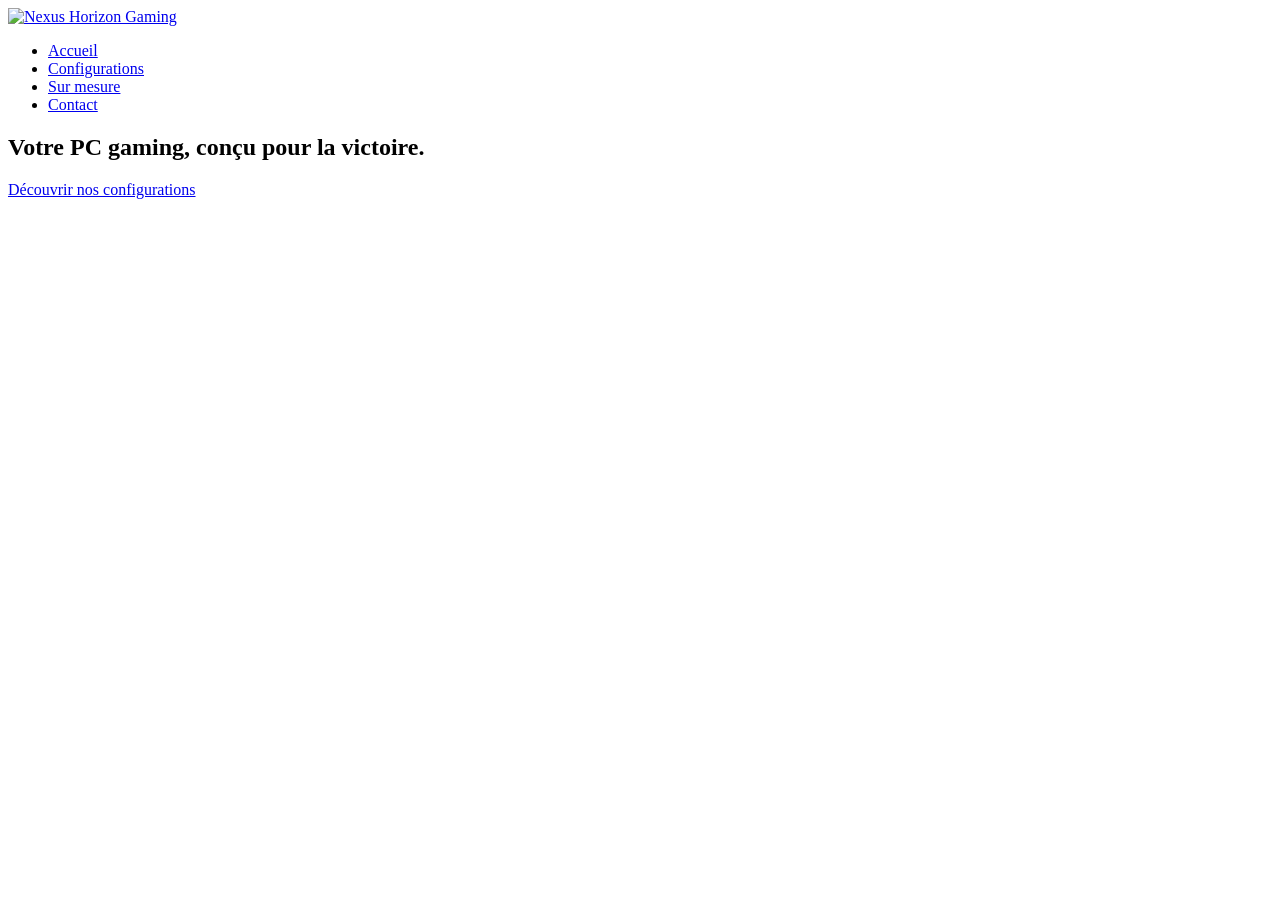
==== index.html @ 83059aba "Create index.html for Nexus Horizon Gaming Initial HTML structure for Nexus Horizon Gaming website." ====
<!DOCTYPE html>
<html lang="fr">
<head>
    <meta charset="UTF-8">
    <meta name="viewport" content="width=device-width, initial-scale=1.0">
    <title>Nexus Horizon Gaming</title>
    <link href="https://fonts.googleapis.com/css2?family=Rajdhani:wght@500;700&display=swap" rel="stylesheet">
    <link rel="stylesheet" href="styles/main.css">
</head>
<body>
    <!-- Header -->
    <header class="header">
        <div class="container">
            <a href="#" class="logo">
                <img src="assets/logo.svg" alt="Nexus Horizon Gaming">
            </a>
            <nav class="nav">
                <ul>
                    <li><a href="#">Accueil</a></li>
                    <li><a href="#">Configurations</a></li>
                    <li><a href="#">Sur mesure</a></li>
                    <li><a href="#">Contact</a></li>
                </ul>
            </nav>
        </div>
    </header>

    <!-- Hero Section -->
    <section class="hero">
        <div class="container">
            <h1>Votre PC gaming, conçu pour la victoire.</h1>
            <a href="#" class="btn">Découvrir nos configurations</a>
        </div>
    </section>
</body>
</html>
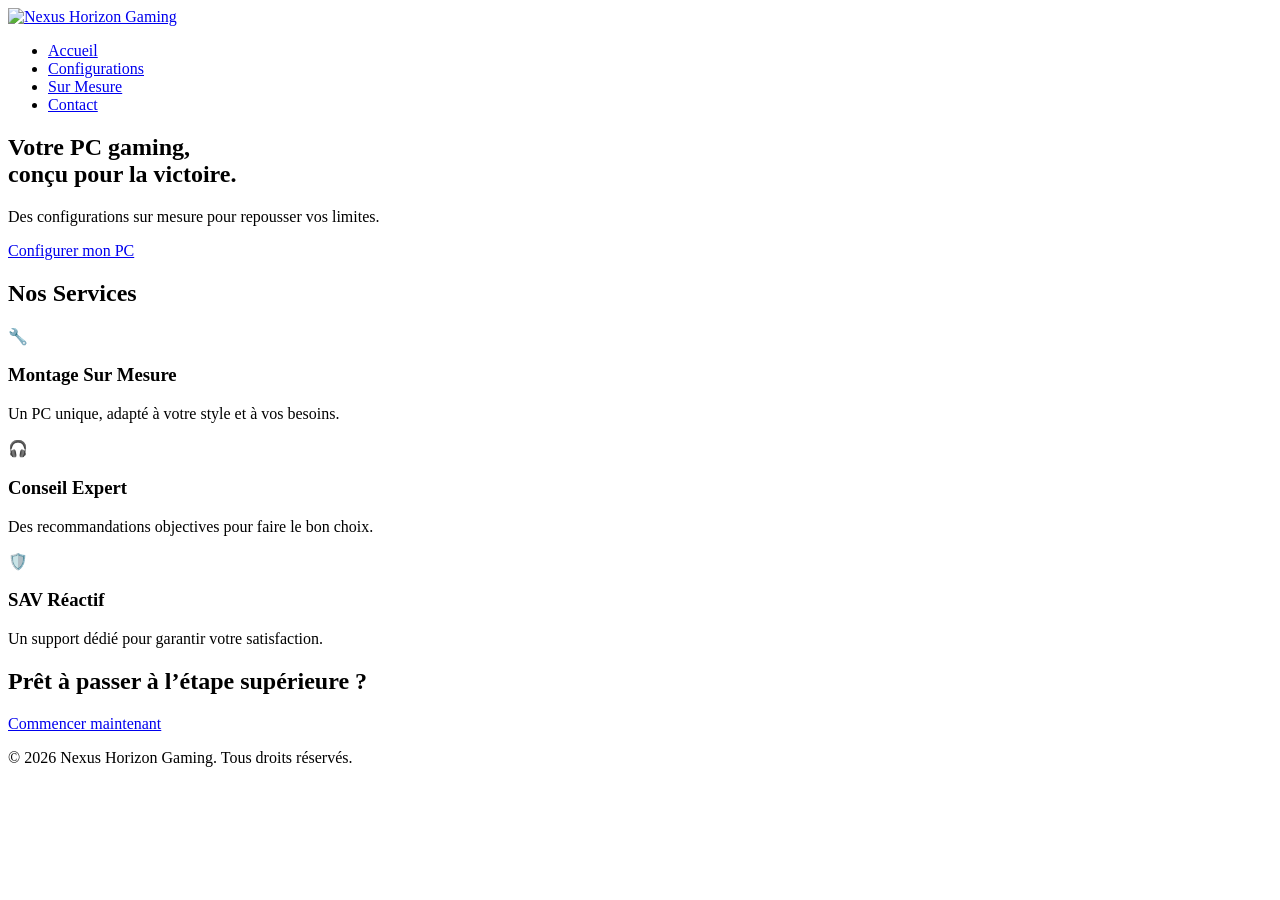
==== commit 96228007: "Update index.html with new content and links" ====
--- a/index.html
+++ b/index.html
@@ -1,26 +1,25 @@
-
 <!DOCTYPE html>
 <html lang="fr">
 <head>
     <meta charset="UTF-8">
     <meta name="viewport" content="width=device-width, initial-scale=1.0">
-    <title>Nexus Horizon Gaming</title>
-    <link href="https://fonts.googleapis.com/css2?family=Rajdhani:wght@500;700&display=swap" rel="stylesheet">
-    <link rel="stylesheet" href="styles/main.css">
+    <title>Nexus Horizon Gaming | Accueil</title>
+    <link href="https://fonts.googleapis.com/css2?family=Rajdhani:wght@500;700&family=Open+Sans:wght@400;600&display=swap" rel="stylesheet">
+    <link rel="stylesheet" href="assets/css/main.css">
 </head>
 <body>
     <!-- Header -->
     <header class="header">
         <div class="container">
-            <a href="#" class="logo">
-                <img src="assets/logo.svg" alt="Nexus Horizon Gaming">
+            <a href="index.html" class="logo">
+                <img src="assets/images/logo.png" alt="Nexus Horizon Gaming" width="150">
             </a>
             <nav class="nav">
                 <ul>
-                    <li><a href="#">Accueil</a></li>
-                    <li><a href="#">Configurations</a></li>
-                    <li><a href="#">Sur mesure</a></li>
-                    <li><a href="#">Contact</a></li>
+                    <li><a href="index.html" class="active">Accueil</a></li>
+                    <li><a href="configurations.html">Configurations</a></li>
+                    <li><a href="sur-mesure.html">Sur Mesure</a></li>
+                    <li><a href="contact.html">Contact</a></li>
                 </ul>
             </nav>
         </div>
@@ -29,9 +28,51 @@
     <!-- Hero Section -->
     <section class="hero">
         <div class="container">
-            <h1>Votre PC gaming, conçu pour la victoire.</h1>
-            <a href="#" class="btn">Découvrir nos configurations</a>
+            <h1>Votre PC gaming,<br>conçu pour la victoire.</h1>
+            <p class="subtitle">Des configurations sur mesure pour repousser vos limites.</p>
+            <a href="sur-mesure.html" class="btn">Configurer mon PC</a>
         </div>
     </section>
+
+    <!-- Services Section -->
+    <section class="services">
+        <div class="container">
+            <h2>Nos Services</h2>
+            <div class="services-grid">
+                <div class="service-card">
+                    <div class="icon">🔧</div>
+                    <h3>Montage Sur Mesure</h3>
+                    <p>Un PC unique, adapté à votre style et à vos besoins.</p>
+                </div>
+                <div class="service-card">
+                    <div class="icon">🎧</div>
+                    <h3>Conseil Expert</h3>
+                    <p>Des recommandations objectives pour faire le bon choix.</p>
+                </div>
+                <div class="service-card">
+                    <div class="icon">🛡️</div>
+                    <h3>SAV Réactif</h3>
+                    <p>Un support dédié pour garantir votre satisfaction.</p>
+                </div>
+            </div>
+        </div>
+    </section>
+
+    <!-- CTA Section -->
+    <section class="cta">
+        <div class="container">
+            <h2>Prêt à passer à l’étape supérieure ?</h2>
+            <a href="sur-mesure.html" class="btn">Commencer maintenant</a>
+        </div>
+    </section>
+
+    <!-- Footer -->
+    <footer class="footer">
+        <div class="container">
+            <p>&copy; 2026 Nexus Horizon Gaming. Tous droits réservés.</p>
+        </div>
+    </footer>
+
+    <script src="assets/js/main.js"></script>
 </body>
 </html>
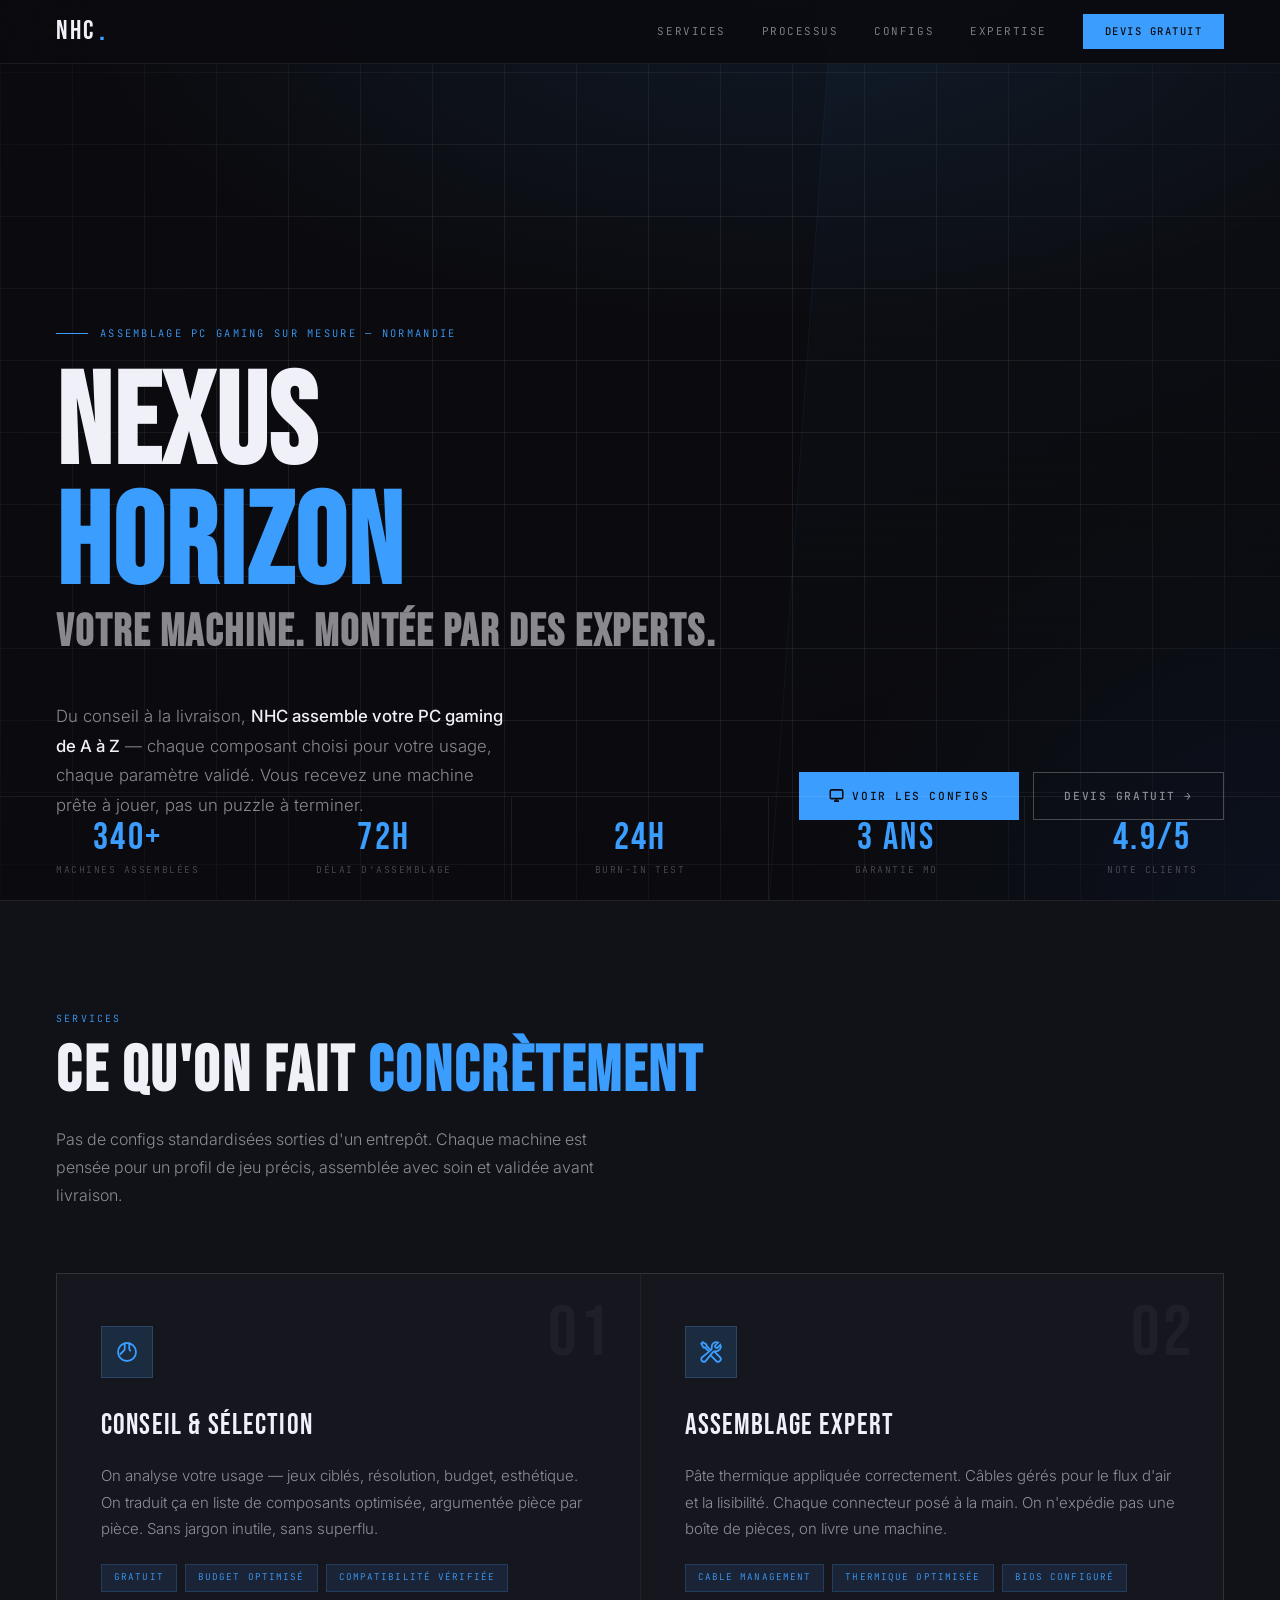
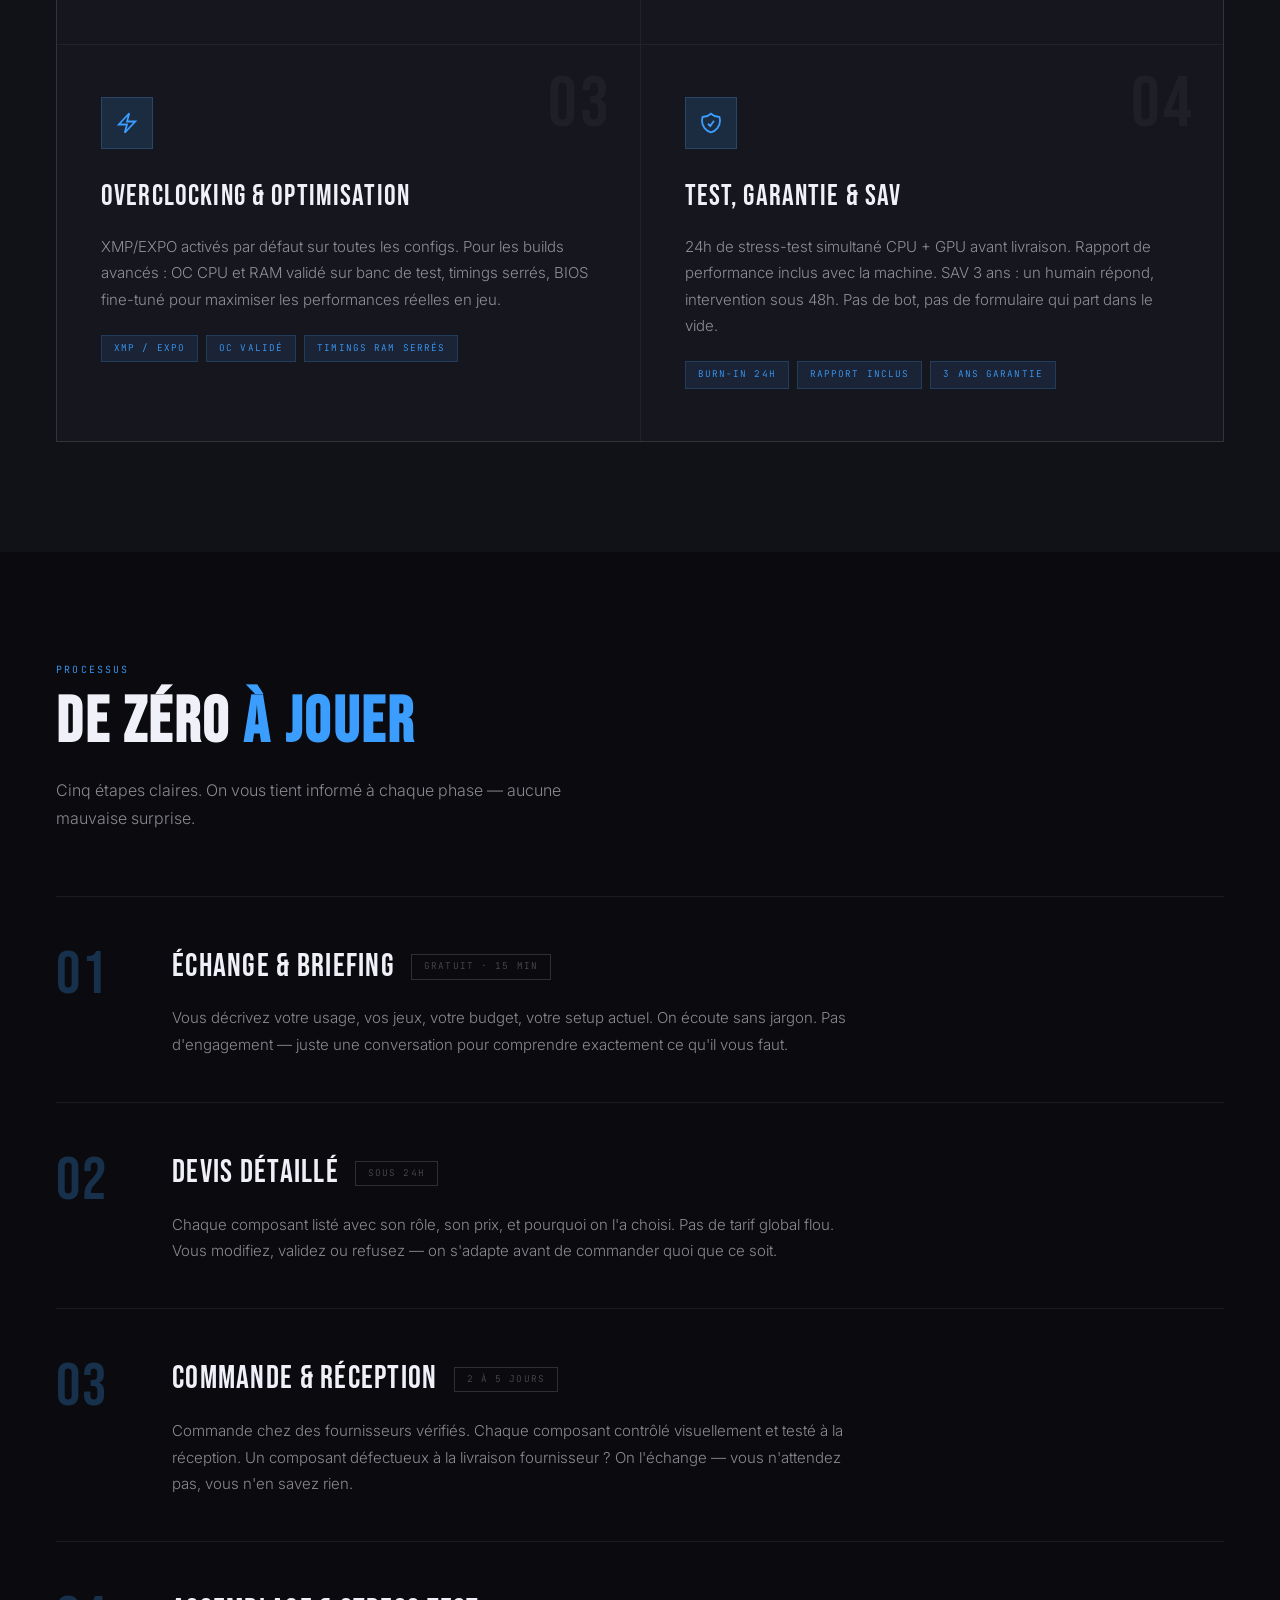
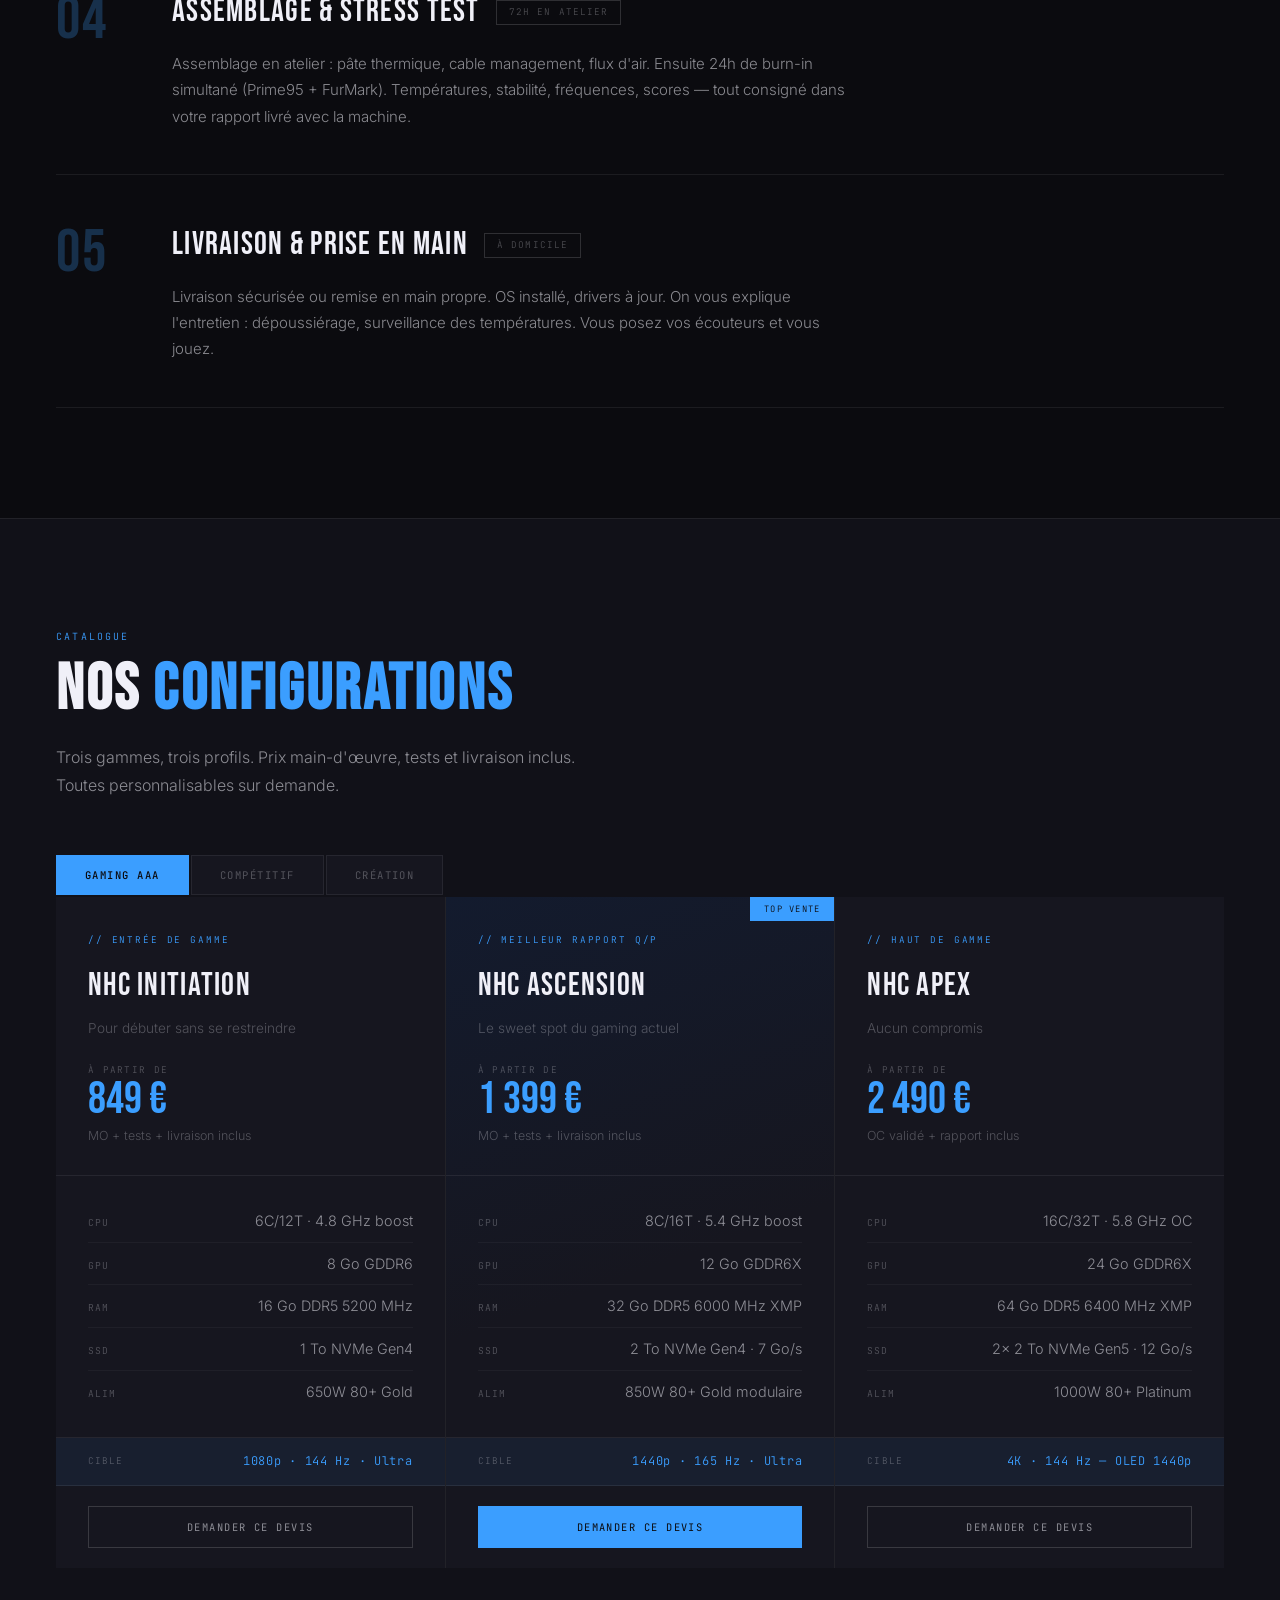
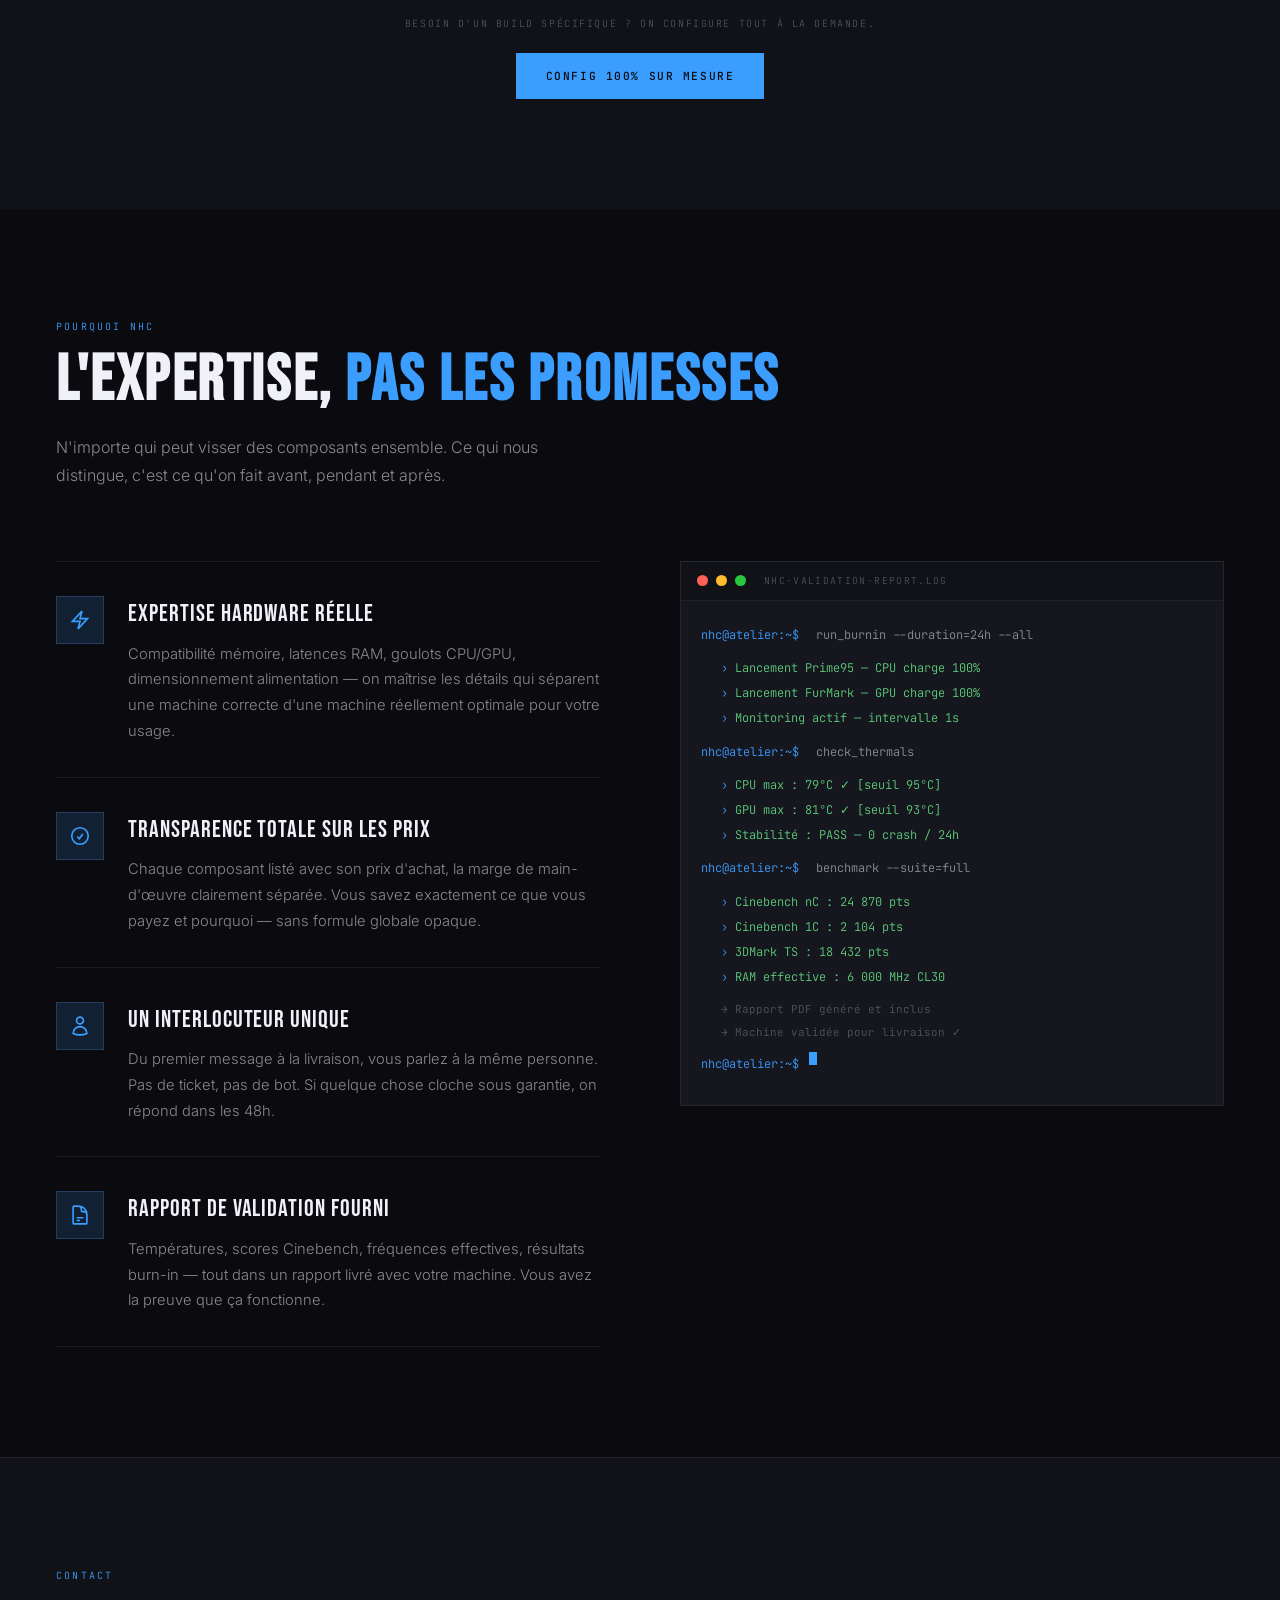
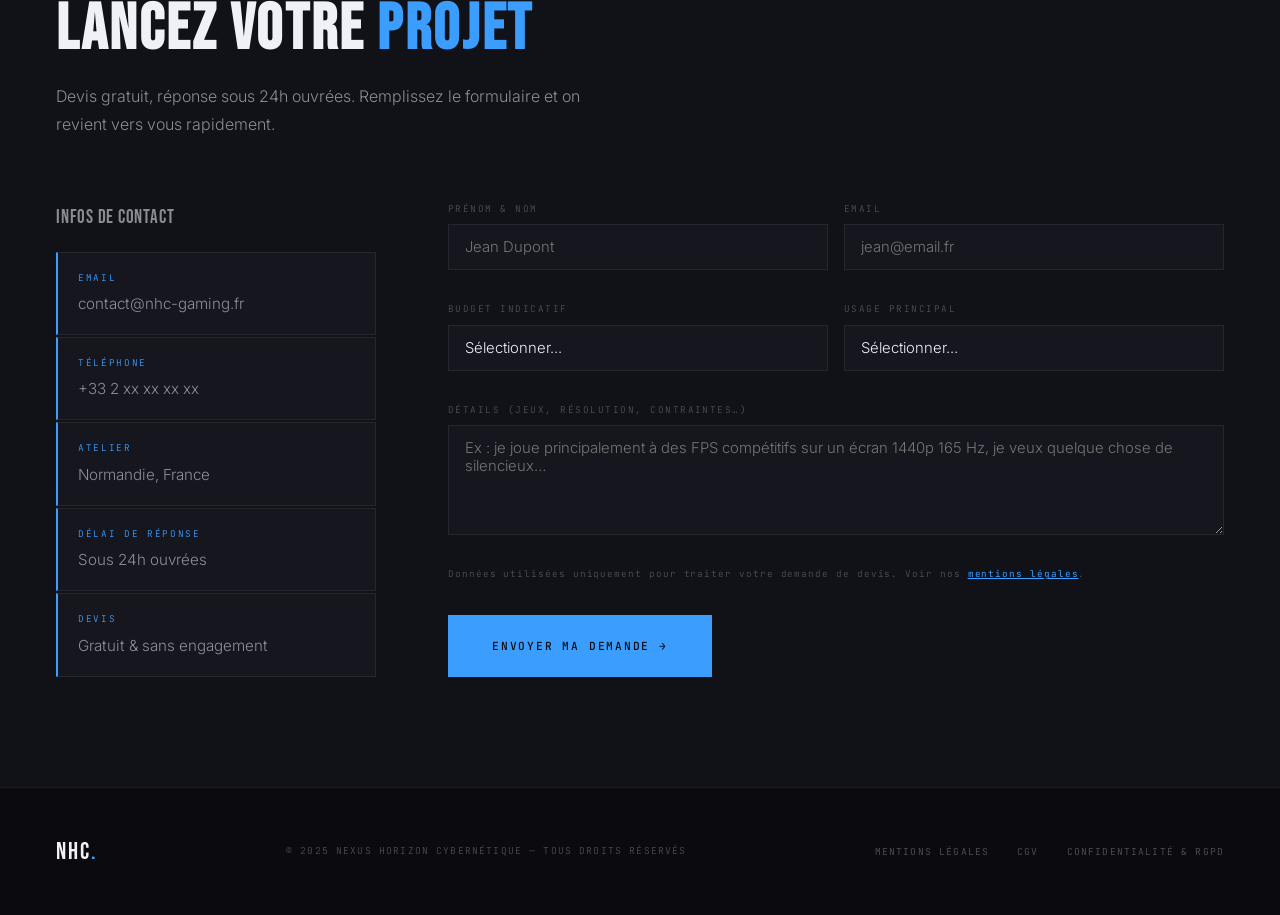
==== commit 3308bbad: "Update print statement from 'Hello' to 'Goodbye'" ====
--- a/index.html
+++ b/index.html
@@ -1,78 +1,603 @@
 <!DOCTYPE html>
 <html lang="fr">
 <head>
-    <meta charset="UTF-8">
-    <meta name="viewport" content="width=device-width, initial-scale=1.0">
-    <title>Nexus Horizon Gaming | Accueil</title>
-    <link href="https://fonts.googleapis.com/css2?family=Rajdhani:wght@500;700&family=Open+Sans:wght@400;600&display=swap" rel="stylesheet">
-    <link rel="stylesheet" href="assets/css/main.css">
+<meta charset="UTF-8">
+<meta name="viewport" content="width=device-width, initial-scale=1.0">
+<title>NHC — Nexus Horizon Cybernétique | PC Gaming Sur Mesure</title>
+<link rel="preconnect" href="https://fonts.googleapis.com">
+<link href="https://fonts.googleapis.com/css2?family=Bebas+Neue&family=Inter:ital,wght@0,300;0,400;0,500;0,600;1,300&family=JetBrains+Mono:wght@400;500&display=swap" rel="stylesheet">
+<style>
+:root {
+  --bg:       #0b0b0f;
+  --surface:  #111118;
+  --card:     #16161f;
+  --line:     rgba(255,255,255,0.07);
+  --line-b:   rgba(99,179,255,0.2);
+  --blue:     #3b9eff;
+  --blue-2:   #1a6fff;
+  --glow:     rgba(59,158,255,0.15);
+  --red:      #ff3c3c;
+  --white:    #f0f0f8;
+  --mid:      rgba(240,240,248,0.55);
+  --dim:      rgba(240,240,248,0.28);
+  --mono:     'JetBrains Mono', monospace;
+  --display:  'Bebas Neue', sans-serif;
+  --body:     'Inter', sans-serif;
+  --nav-h:    64px;
+}
+*,*::before,*::after{box-sizing:border-box;margin:0;padding:0}
+html{scroll-behavior:smooth}
+body{background:var(--bg);color:var(--white);font-family:var(--body);font-weight:300;line-height:1.65;overflow-x:hidden}
+img{display:block;max-width:100%}
+a{color:inherit;text-decoration:none}
+ul{list-style:none}
+
+.rv{opacity:0;transform:translateY(22px);transition:opacity .75s cubic-bezier(.16,1,.3,1),transform .75s cubic-bezier(.16,1,.3,1)}
+.rv.in{opacity:1;transform:none}
+.d1{transition-delay:.1s}.d2{transition-delay:.2s}.d3{transition-delay:.3s}.d4{transition-delay:.45s}
+
+/* NAV */
+#nav{position:fixed;top:0;left:0;right:0;z-index:500;height:var(--nav-h);display:flex;align-items:center;justify-content:space-between;padding:0 56px;background:rgba(11,11,15,.88);backdrop-filter:blur(24px) saturate(1.4);border-bottom:1px solid var(--line);transition:background .3s}
+.nav-logo{font-family:var(--display);font-size:1.7rem;letter-spacing:.08em;display:flex;align-items:center;gap:3px}
+.nav-logo .dot{color:var(--blue);font-size:2rem;line-height:.7}
+.nav-menu{display:flex;align-items:center;gap:36px}
+.nav-menu a{font-family:var(--mono);font-size:.68rem;letter-spacing:.14em;text-transform:uppercase;color:var(--mid);transition:color .2s}
+.nav-menu a:hover{color:var(--white)}
+.nav-cta{font-family:var(--mono)!important;font-size:.66rem!important;letter-spacing:.14em!important;text-transform:uppercase;padding:9px 22px;background:var(--blue);color:var(--bg)!important;font-weight:500;transition:background .2s,transform .2s!important}
+.nav-cta:hover{background:#5fafff!important;transform:translateY(-1px)}
+
+/* HERO */
+#hero{min-height:100vh;display:flex;flex-direction:column;justify-content:flex-end;padding:calc(var(--nav-h) + 60px) 56px 80px;position:relative;overflow:hidden}
+.hero-canvas{position:absolute;inset:0;z-index:0;background:radial-gradient(ellipse 90% 60% at 60% 0%,rgba(59,158,255,.09) 0%,transparent 60%),radial-gradient(ellipse 60% 80% at 100% 100%,rgba(26,111,255,.06) 0%,transparent 60%),var(--bg)}
+.hero-canvas::before{content:'';position:absolute;inset:0;background-image:linear-gradient(var(--line) 1px,transparent 1px),linear-gradient(90deg,var(--line) 1px,transparent 1px);background-size:72px 72px;mask-image:radial-gradient(ellipse 100% 100% at 50% 50%,black 30%,transparent 80%)}
+.hero-canvas::after{content:'';position:absolute;top:-20%;right:0;width:38%;height:160%;background:linear-gradient(160deg,rgba(59,158,255,.04) 0%,transparent 60%);border-left:1px solid rgba(59,158,255,.08);transform:skewX(-4deg)}
+.hero-kicker{font-family:var(--mono);font-size:.65rem;letter-spacing:.22em;text-transform:uppercase;color:var(--blue);display:flex;align-items:center;gap:12px;margin-bottom:24px;position:relative;z-index:1;opacity:0;animation:up .7s cubic-bezier(.16,1,.3,1) .05s forwards}
+.hero-kicker::before{content:'';width:32px;height:1px;background:var(--blue)}
+.hero-h1{font-family:var(--display);font-size:clamp(4rem,10vw,10rem);line-height:.94;letter-spacing:.015em;text-transform:uppercase;position:relative;z-index:1;opacity:0;animation:up .85s cubic-bezier(.16,1,.3,1) .18s forwards}
+.hero-h1 .accent{color:var(--blue);display:block}
+.hero-h1 .sub{display:block;font-size:clamp(1.6rem,3.5vw,3.8rem);color:var(--mid);margin-top:6px}
+.hero-bottom{position:relative;z-index:1;display:flex;align-items:flex-end;justify-content:space-between;margin-top:48px;flex-wrap:wrap;gap:32px;opacity:0;animation:up .75s cubic-bezier(.16,1,.3,1) .5s forwards}
+.hero-desc{max-width:460px;font-size:1.05rem;font-weight:300;color:var(--mid);line-height:1.75}
+.hero-desc strong{color:var(--white);font-weight:500}
+.hero-btns{display:flex;gap:14px;flex-wrap:wrap}
+.hero-stats{position:absolute;bottom:0;left:0;right:0;z-index:1;display:flex;border-top:1px solid var(--line);opacity:0;animation:up .7s cubic-bezier(.16,1,.3,1) .75s forwards}
+.stat{flex:1;padding:22px 0;text-align:center;border-right:1px solid var(--line)}
+.stat:last-child{border-right:none}
+.stat-n{font-family:var(--display);font-size:2.4rem;letter-spacing:.06em;color:var(--blue);line-height:1}
+.stat-l{font-family:var(--mono);font-size:.6rem;letter-spacing:.16em;text-transform:uppercase;color:var(--dim);margin-top:5px}
+@keyframes up{from{opacity:0;transform:translateY(18px)}to{opacity:1;transform:none}}
+
+/* BUTTONS */
+.btn{display:inline-flex;align-items:center;gap:8px;font-family:var(--mono);font-size:.7rem;letter-spacing:.14em;text-transform:uppercase;padding:14px 30px;font-weight:500;transition:transform .2s,filter .2s,background .2s,color .2s;white-space:nowrap}
+.btn:hover{transform:translateY(-2px)}
+.btn-solid{background:var(--blue);color:var(--bg)}
+.btn-solid:hover{filter:brightness(1.18)}
+.btn-outline{border:1px solid rgba(255,255,255,.25);color:var(--mid)}
+.btn-outline:hover{border-color:var(--white);color:var(--white)}
+
+/* SECTIONS */
+.section{padding:110px 56px}
+.s-inner{max-width:1200px;margin:0 auto}
+.s-tag{font-family:var(--mono);font-size:.62rem;letter-spacing:.22em;text-transform:uppercase;color:var(--blue);margin-bottom:14px}
+.s-title{font-family:var(--display);font-size:clamp(2.6rem,5vw,5rem);text-transform:uppercase;letter-spacing:.04em;line-height:.96;margin-bottom:22px}
+.s-title .hl{color:var(--blue)}
+.s-sub{font-size:1rem;color:var(--mid);max-width:540px;line-height:1.75}
+
+/* SERVICES */
+#services{background:var(--surface);border-top:1px solid var(--line)}
+.srv-grid{display:grid;grid-template-columns:repeat(2,1fr);gap:1px;margin-top:64px;background:var(--line);border:1px solid var(--line)}
+.srv-card{background:var(--card);padding:52px 44px;position:relative;overflow:hidden;transition:background .3s}
+.srv-card:hover{background:#1c1c28}
+.srv-card::before{content:'';position:absolute;top:0;left:0;right:0;height:2px;background:linear-gradient(90deg,var(--blue),var(--blue-2));transform:scaleX(0);transform-origin:left;transition:transform .4s cubic-bezier(.16,1,.3,1)}
+.srv-card:hover::before{transform:scaleX(1)}
+.srv-num{font-family:var(--display);font-size:4.5rem;line-height:1;color:rgba(255,255,255,.04);position:absolute;top:24px;right:28px;letter-spacing:.04em;user-select:none}
+.srv-icon-wrap{width:52px;height:52px;background:var(--glow);border:1px solid var(--line-b);display:flex;align-items:center;justify-content:center;margin-bottom:24px}
+.srv-icon-wrap svg{width:24px;height:24px;color:var(--blue)}
+.srv-title{font-family:var(--display);font-size:1.8rem;letter-spacing:.04em;text-transform:uppercase;margin-bottom:14px}
+.srv-body{font-size:.94rem;color:var(--mid);line-height:1.75}
+.srv-chips{display:flex;flex-wrap:wrap;gap:8px;margin-top:22px}
+.chip{font-family:var(--mono);font-size:.58rem;letter-spacing:.12em;text-transform:uppercase;padding:5px 12px;background:rgba(59,158,255,.1);border:1px solid rgba(59,158,255,.2);color:var(--blue)}
+
+/* PROCESS */
+#process{background:var(--bg)}
+.proc-step{display:grid;grid-template-columns:80px 1fr;gap:36px;padding:44px 0;border-bottom:1px solid var(--line);align-items:start}
+.proc-step:first-child{border-top:1px solid var(--line)}
+.proc-n{font-family:var(--display);font-size:3.8rem;letter-spacing:.04em;color:rgba(59,158,255,.25);line-height:1;padding-top:4px}
+.proc-row{display:flex;align-items:center;gap:16px;margin-bottom:12px;flex-wrap:wrap}
+.proc-title{font-family:var(--display);font-size:2rem;text-transform:uppercase;letter-spacing:.04em}
+.proc-badge{font-family:var(--mono);font-size:.58rem;letter-spacing:.12em;text-transform:uppercase;padding:4px 12px;border:1px solid rgba(255,255,255,.15);color:var(--dim)}
+.proc-desc{font-size:.94rem;color:var(--mid);max-width:680px;line-height:1.75}
+
+/* CATALOGUE */
+#catalogue{background:var(--surface);border-top:1px solid var(--line)}
+.tab-row{display:flex;gap:2px;margin-top:56px;margin-bottom:2px}
+.tab{font-family:var(--mono);font-size:.66rem;letter-spacing:.14em;text-transform:uppercase;padding:12px 28px;background:var(--card);border:1px solid var(--line);color:var(--dim);cursor:pointer;transition:all .2s}
+.tab:hover{color:var(--mid);border-color:rgba(255,255,255,.15)}
+.tab.on{background:var(--blue);color:var(--bg);border-color:var(--blue);font-weight:500}
+.cfg-grid{display:grid;grid-template-columns:repeat(3,1fr);gap:1px;background:var(--line)}
+.cfg-card{background:var(--card);display:flex;flex-direction:column;transition:background .3s;position:relative;overflow:hidden}
+.cfg-card:hover{background:#1c1c28}
+.cfg-card.featured{background:linear-gradient(160deg,#131b2e 0%,var(--card) 55%)}
+.cfg-card.featured::after{content:'TOP VENTE';position:absolute;top:0;right:0;font-family:var(--mono);font-size:.55rem;letter-spacing:.14em;background:var(--blue);color:var(--bg);padding:5px 14px}
+.cfg-top{padding:36px 32px 28px;border-bottom:1px solid var(--line);flex:1}
+.cfg-tier{font-family:var(--mono);font-size:.58rem;letter-spacing:.2em;text-transform:uppercase;color:var(--blue);margin-bottom:12px}
+.cfg-name{font-family:var(--display);font-size:2rem;letter-spacing:.04em;text-transform:uppercase;margin-bottom:4px}
+.cfg-slug{font-size:.85rem;color:var(--dim);margin-bottom:24px}
+.cfg-price-lbl{font-family:var(--mono);font-size:.58rem;letter-spacing:.14em;text-transform:uppercase;color:var(--dim)}
+.cfg-price{font-family:var(--display);font-size:2.8rem;color:var(--blue);line-height:1}
+.cfg-price-note{font-size:.78rem;color:var(--dim);margin-top:3px}
+.cfg-specs{padding:24px 32px;border-bottom:1px solid var(--line)}
+.spec{display:flex;justify-content:space-between;align-items:baseline;padding:9px 0;border-bottom:1px solid rgba(255,255,255,.04);gap:16px}
+.spec:last-child{border-bottom:none}
+.sk{font-family:var(--mono);font-size:.6rem;letter-spacing:.1em;text-transform:uppercase;color:var(--dim);flex-shrink:0}
+.sv{font-size:.9rem;color:var(--mid);text-align:right}
+.cfg-target{padding:14px 32px;background:rgba(59,158,255,.07);border-bottom:1px solid var(--line);display:flex;align-items:center;justify-content:space-between}
+.cfg-target-lbl{font-family:var(--mono);font-size:.58rem;letter-spacing:.12em;text-transform:uppercase;color:var(--dim)}
+.cfg-target-val{font-family:var(--mono);font-size:.75rem;color:var(--blue);letter-spacing:.06em}
+.cfg-foot{padding:20px 32px}
+.btn-cfg{width:100%;font-family:var(--mono);font-size:.65rem;letter-spacing:.14em;text-transform:uppercase;padding:13px;background:transparent;border:1px solid rgba(255,255,255,.15);color:var(--mid);cursor:pointer;transition:border-color .2s,color .2s,background .2s}
+.btn-cfg:hover{border-color:var(--blue);color:var(--blue);background:var(--glow)}
+.cfg-card.featured .btn-cfg{background:var(--blue);border-color:var(--blue);color:var(--bg)}
+.cfg-card.featured .btn-cfg:hover{filter:brightness(1.12)}
+
+/* WHY */
+#why{background:var(--bg)}
+.why-layout{display:grid;grid-template-columns:1fr 1fr;gap:80px;align-items:start;margin-top:72px}
+.why-pt{display:flex;gap:24px;padding:32px 0;border-bottom:1px solid var(--line)}
+.why-pt:first-child{border-top:1px solid var(--line)}
+.why-ico{width:48px;height:48px;flex-shrink:0;background:var(--glow);border:1px solid var(--line-b);display:flex;align-items:center;justify-content:center;margin-top:2px}
+.why-ico svg{width:22px;height:22px;color:var(--blue)}
+.why-pt-title{font-family:var(--display);font-size:1.5rem;letter-spacing:.04em;text-transform:uppercase;margin-bottom:8px}
+.why-pt-desc{font-size:.92rem;color:var(--mid);line-height:1.75}
+.terminal{background:var(--card);border:1px solid var(--line);overflow:hidden;position:sticky;top:calc(var(--nav-h) + 24px)}
+.t-bar{background:var(--surface);border-bottom:1px solid var(--line);padding:11px 16px;display:flex;align-items:center;gap:8px}
+.t-dot{width:11px;height:11px;border-radius:50%}
+.td-r{background:#ff5f57}.td-y{background:#febc2e}.td-g{background:#28c840}
+.t-title{font-family:var(--mono);font-size:.6rem;letter-spacing:.14em;color:var(--dim);margin-left:10px;text-transform:uppercase}
+.t-body{padding:22px 20px 28px;font-family:var(--mono);font-size:.75rem;line-height:2.1}
+.tl{display:flex;gap:10px}
+.tp{color:var(--blue)}.tc{color:var(--mid)}
+.to{color:#5dce7b;padding-left:20px}
+.to::before{content:'› ';color:var(--blue)}
+.tx{color:var(--dim);padding-left:20px;font-size:.68rem}
+.tb{height:8px}
+.cursor{display:inline-block;width:8px;height:1.1em;background:var(--blue);animation:blink 1s step-end infinite;vertical-align:middle}
+@keyframes blink{0%,100%{opacity:1}50%{opacity:0}}
+
+/* CONTACT */
+#contact{background:var(--surface);border-top:1px solid var(--line)}
+.contact-layout{display:grid;grid-template-columns:320px 1fr;gap:72px;margin-top:64px}
+.c-info{display:flex;flex-direction:column;gap:2px}
+.c-block{padding:18px 20px;background:var(--card);border:1px solid var(--line);border-left:2px solid var(--blue)}
+.c-lbl{font-family:var(--mono);font-size:.58rem;letter-spacing:.18em;text-transform:uppercase;color:var(--blue);margin-bottom:5px}
+.c-val{font-size:.95rem;color:var(--mid)}
+.form{display:grid;grid-template-columns:1fr 1fr;gap:16px}
+.fg{display:flex;flex-direction:column;gap:7px}
+.fg.full{grid-column:1/-1}
+.fg label{font-family:var(--mono);font-size:.58rem;letter-spacing:.16em;text-transform:uppercase;color:var(--dim)}
+.fg input,.fg select,.fg textarea{background:var(--card);border:1px solid var(--line);color:var(--white);padding:13px 16px;font-family:var(--body);font-size:.93rem;font-weight:300;outline:none;width:100%;transition:border-color .2s}
+.fg input:focus,.fg select:focus,.fg textarea:focus{border-color:var(--blue)}
+.fg select{appearance:none;cursor:pointer}
+.fg textarea{min-height:110px;resize:vertical}
+.f-note{grid-column:1/-1;font-family:var(--mono);font-size:.58rem;letter-spacing:.1em;color:var(--dim)}
+.f-submit{grid-column:1/-1;font-family:var(--mono);font-size:.7rem;letter-spacing:.16em;text-transform:uppercase;padding:16px 44px;background:var(--blue);border:none;color:var(--bg);font-weight:500;cursor:pointer;transition:filter .2s,transform .2s;width:fit-content}
+.f-submit:hover{filter:brightness(1.12);transform:translateY(-2px)}
+
+/* MODAL */
+.modal-overlay{position:fixed;inset:0;z-index:999;background:rgba(0,0,0,.72);backdrop-filter:blur(6px);display:none;align-items:center;justify-content:center;padding:24px}
+.modal-overlay.open{display:flex}
+.modal{background:var(--surface);border:1px solid var(--line);max-width:720px;width:100%;max-height:80vh;overflow-y:auto;position:relative}
+.modal-head{position:sticky;top:0;background:var(--surface);border-bottom:1px solid var(--line);padding:20px 28px;display:flex;justify-content:space-between;align-items:center}
+.modal-title{font-family:var(--display);font-size:1.6rem;letter-spacing:.04em;text-transform:uppercase}
+.modal-close{background:none;border:none;color:var(--mid);font-size:1.4rem;cursor:pointer;line-height:1;padding:4px}
+.modal-body{padding:32px 28px}
+.modal-body h3{font-family:var(--display);font-size:1.1rem;letter-spacing:.04em;text-transform:uppercase;color:var(--blue);margin:28px 0 10px}
+.modal-body h3:first-child{margin-top:0}
+.modal-body p{font-size:.9rem;color:var(--mid);line-height:1.75;margin-bottom:10px}
+.modal-body ul{padding-left:18px;list-style:disc;margin-bottom:10px}
+.modal-body ul li{font-size:.9rem;color:var(--mid);line-height:1.75}
+
+/* FOOTER */
+footer{padding:44px 56px;background:var(--bg);border-top:1px solid var(--line);display:flex;align-items:center;justify-content:space-between;flex-wrap:wrap;gap:20px}
+.foot-logo{font-family:var(--display);font-size:1.5rem;letter-spacing:.08em}
+.foot-logo .dot{color:var(--blue)}
+.foot-links{display:flex;gap:28px;flex-wrap:wrap}
+.foot-links a,.foot-links button{font-family:var(--mono);font-size:.6rem;letter-spacing:.12em;text-transform:uppercase;color:var(--dim);background:none;border:none;cursor:pointer;transition:color .2s}
+.foot-links a:hover,.foot-links button:hover{color:var(--white)}
+.foot-copy{font-family:var(--mono);font-size:.6rem;letter-spacing:.12em;text-transform:uppercase;color:var(--dim)}
+
+/* RESPONSIVE */
+@media(max-width:1000px){.why-layout{grid-template-columns:1fr}.terminal{position:static}.cfg-grid{grid-template-columns:1fr 1fr}.contact-layout{grid-template-columns:1fr}}
+@media(max-width:800px){#nav{padding:0 24px}.nav-menu{display:none}.section{padding:72px 24px}#hero{padding:calc(var(--nav-h)+40px) 24px 80px}.srv-grid{grid-template-columns:1fr}.cfg-grid{grid-template-columns:1fr}.proc-step{grid-template-columns:48px 1fr;gap:20px}.form{grid-template-columns:1fr}.fg.full{grid-column:auto}footer{flex-direction:column}}
+@media(max-width:500px){.hero-h1{font-size:3.2rem}.hero-stats{flex-wrap:wrap}.stat{min-width:50%}}
+</style>
 </head>
 <body>
-    <!-- Header -->
-    <header class="header">
-        <div class="container">
-            <a href="index.html" class="logo">
-                <img src="assets/images/logo.png" alt="Nexus Horizon Gaming" width="150">
-            </a>
-            <nav class="nav">
-                <ul>
-                    <li><a href="index.html" class="active">Accueil</a></li>
-                    <li><a href="configurations.html">Configurations</a></li>
-                    <li><a href="sur-mesure.html">Sur Mesure</a></li>
-                    <li><a href="contact.html">Contact</a></li>
-                </ul>
-            </nav>
+
+<nav id="nav">
+  <a href="#hero" class="nav-logo">NHC<span class="dot">.</span></a>
+  <div class="nav-menu">
+    <a href="#services">Services</a>
+    <a href="#process">Processus</a>
+    <a href="#catalogue">Configs</a>
+    <a href="#why">Expertise</a>
+    <a href="#contact" class="nav-cta">Devis gratuit</a>
+  </div>
+</nav>
+
+<!-- HERO -->
+<section id="hero">
+  <div class="hero-canvas"></div>
+  <div class="hero-kicker">Assemblage PC Gaming Sur Mesure — Normandie</div>
+  <h1 class="hero-h1">
+    <span>Nexus</span>
+    <span class="accent">Horizon</span>
+    <span class="sub">Votre machine. Montée par des experts.</span>
+  </h1>
+  <div class="hero-bottom">
+    <p class="hero-desc">Du conseil à la livraison, <strong>NHC assemble votre PC gaming de A à Z</strong> — chaque composant choisi pour votre usage, chaque paramètre validé. Vous recevez une machine prête à jouer, pas un puzzle à terminer.</p>
+    <div class="hero-btns">
+      <a href="#catalogue" class="btn btn-solid">
+        <svg width="15" height="15" viewBox="0 0 24 24" fill="none" stroke="currentColor" stroke-width="2.5"><rect x="2" y="3" width="20" height="14" rx="2"/><path d="M8 21h8M12 17v4"/></svg>
+        Voir les configs
+      </a>
+      <a href="#contact" class="btn btn-outline">Devis gratuit →</a>
+    </div>
+  </div>
+  <div class="hero-stats">
+    <div class="stat"><div class="stat-n">340+</div><div class="stat-l">Machines assemblées</div></div>
+    <div class="stat"><div class="stat-n">72h</div><div class="stat-l">Délai d'assemblage</div></div>
+    <div class="stat"><div class="stat-n">24h</div><div class="stat-l">Burn-in test</div></div>
+    <div class="stat"><div class="stat-n">3 ans</div><div class="stat-l">Garantie MO</div></div>
+    <div class="stat"><div class="stat-n">4.9/5</div><div class="stat-l">Note clients</div></div>
+  </div>
+</section>
+
+<!-- SERVICES -->
+<section id="services" class="section">
+  <div class="s-inner">
+    <div class="s-tag rv">Services</div>
+    <h2 class="s-title rv d1">Ce qu'on fait <span class="hl">concrètement</span></h2>
+    <p class="s-sub rv d2">Pas de configs standardisées sorties d'un entrepôt. Chaque machine est pensée pour un profil de jeu précis, assemblée avec soin et validée avant livraison.</p>
+    <div class="srv-grid">
+      <div class="srv-card rv d1">
+        <div class="srv-num">01</div>
+        <div class="srv-icon-wrap"><svg viewBox="0 0 24 24" fill="none" stroke="currentColor" stroke-width="1.8"><path d="M9.75 3.104v5.714a2.25 2.25 0 01-.659 1.591L5 14.5M9.75 3.104A11.959 11.959 0 0112 3c.688 0 1.366.057 2.025.166m-4.275-.062a24.301 24.301 0 014.5 0m0 0v5.714a2.25 2.25 0 001.357 2.059l.21.104M14.25 3.104c.251.023.501.05.75.082M21 12a9 9 0 11-18 0 9 9 0 0118 0z"/></svg></div>
+        <div class="srv-title">Conseil & Sélection</div>
+        <div class="srv-body">On analyse votre usage — jeux ciblés, résolution, budget, esthétique. On traduit ça en liste de composants optimisée, argumentée pièce par pièce. Sans jargon inutile, sans superflu.</div>
+        <div class="srv-chips"><span class="chip">Gratuit</span><span class="chip">Budget optimisé</span><span class="chip">Compatibilité vérifiée</span></div>
+      </div>
+      <div class="srv-card rv d2">
+        <div class="srv-num">02</div>
+        <div class="srv-icon-wrap"><svg viewBox="0 0 24 24" fill="none" stroke="currentColor" stroke-width="1.8"><path d="M11.42 15.17L17.25 21A2.652 2.652 0 0021 17.25l-5.877-5.877M11.42 15.17l2.496-3.03c.317-.384.74-.626 1.208-.766M11.42 15.17l-4.655 5.653a2.548 2.548 0 11-3.586-3.586l6.837-5.63m5.108-.233c.55-.164 1.163-.188 1.743-.14a4.5 4.5 0 004.486-6.336l-3.276 3.277a3.004 3.004 0 01-2.25-2.25l3.276-3.276a4.5 4.5 0 00-6.336 4.486c.091 1.076-.071 2.264-.904 2.95l-.102.085m-1.745 1.437L5.909 7.5H4.5L2.25 3.75l1.5-1.5L7.5 4.5v1.409l4.26 4.26m-1.745 1.437l1.745-1.437"/></svg></div>
+        <div class="srv-title">Assemblage Expert</div>
+        <div class="srv-body">Pâte thermique appliquée correctement. Câbles gérés pour le flux d'air et la lisibilité. Chaque connecteur posé à la main. On n'expédie pas une boîte de pièces, on livre une machine.</div>
+        <div class="srv-chips"><span class="chip">Cable management</span><span class="chip">Thermique optimisée</span><span class="chip">BIOS configuré</span></div>
+      </div>
+      <div class="srv-card rv d3">
+        <div class="srv-num">03</div>
+        <div class="srv-icon-wrap"><svg viewBox="0 0 24 24" fill="none" stroke="currentColor" stroke-width="1.8"><path d="M3.75 13.5l10.5-11.25L12 10.5h8.25L9.75 21.75 12 13.5H3.75z"/></svg></div>
+        <div class="srv-title">Overclocking & Optimisation</div>
+        <div class="srv-body">XMP/EXPO activés par défaut sur toutes les configs. Pour les builds avancés : OC CPU et RAM validé sur banc de test, timings serrés, BIOS fine-tuné pour maximiser les performances réelles en jeu.</div>
+        <div class="srv-chips"><span class="chip">XMP / EXPO</span><span class="chip">OC validé</span><span class="chip">Timings RAM serrés</span></div>
+      </div>
+      <div class="srv-card rv d4">
+        <div class="srv-num">04</div>
+        <div class="srv-icon-wrap"><svg viewBox="0 0 24 24" fill="none" stroke="currentColor" stroke-width="1.8"><path d="M9 12.75L11.25 15 15 9.75m-3-7.036A11.959 11.959 0 013.598 6 11.99 11.99 0 003 9.749c0 5.592 3.824 10.29 9 11.623 5.176-1.332 9-6.03 9-11.622 0-1.31-.21-2.571-.598-3.751h-.152c-3.196 0-6.1-1.248-8.25-3.285z"/></svg></div>
+        <div class="srv-title">Test, Garantie & SAV</div>
+        <div class="srv-body">24h de stress-test simultané CPU + GPU avant livraison. Rapport de performance inclus avec la machine. SAV 3 ans : un humain répond, intervention sous 48h. Pas de bot, pas de formulaire qui part dans le vide.</div>
+        <div class="srv-chips"><span class="chip">Burn-in 24h</span><span class="chip">Rapport inclus</span><span class="chip">3 ans garantie</span></div>
+      </div>
+    </div>
+  </div>
+</section>
+
+<!-- PROCESS -->
+<section id="process" class="section">
+  <div class="s-inner">
+    <div class="s-tag rv">Processus</div>
+    <h2 class="s-title rv d1">De zéro <span class="hl">à jouer</span></h2>
+    <p class="s-sub rv d2">Cinq étapes claires. On vous tient informé à chaque phase — aucune mauvaise surprise.</p>
+    <div style="margin-top:64px;">
+      <div class="proc-step rv">
+        <div class="proc-n">01</div>
+        <div><div class="proc-row"><div class="proc-title">Échange & Briefing</div><span class="proc-badge">Gratuit · 15 min</span></div><p class="proc-desc">Vous décrivez votre usage, vos jeux, votre budget, votre setup actuel. On écoute sans jargon. Pas d'engagement — juste une conversation pour comprendre exactement ce qu'il vous faut.</p></div>
+      </div>
+      <div class="proc-step rv d1">
+        <div class="proc-n">02</div>
+        <div><div class="proc-row"><div class="proc-title">Devis Détaillé</div><span class="proc-badge">Sous 24h</span></div><p class="proc-desc">Chaque composant listé avec son rôle, son prix, et pourquoi on l'a choisi. Pas de tarif global flou. Vous modifiez, validez ou refusez — on s'adapte avant de commander quoi que ce soit.</p></div>
+      </div>
+      <div class="proc-step rv d2">
+        <div class="proc-n">03</div>
+        <div><div class="proc-row"><div class="proc-title">Commande & Réception</div><span class="proc-badge">2 à 5 jours</span></div><p class="proc-desc">Commande chez des fournisseurs vérifiés. Chaque composant contrôlé visuellement et testé à la réception. Un composant défectueux à la livraison fournisseur ? On l'échange — vous n'attendez pas, vous n'en savez rien.</p></div>
+      </div>
+      <div class="proc-step rv d3">
+        <div class="proc-n">04</div>
+        <div><div class="proc-row"><div class="proc-title">Assemblage & Stress Test</div><span class="proc-badge">72h en atelier</span></div><p class="proc-desc">Assemblage en atelier : pâte thermique, cable management, flux d'air. Ensuite 24h de burn-in simultané (Prime95 + FurMark). Températures, stabilité, fréquences, scores — tout consigné dans votre rapport livré avec la machine.</p></div>
+      </div>
+      <div class="proc-step rv d4">
+        <div class="proc-n">05</div>
+        <div><div class="proc-row"><div class="proc-title">Livraison & Prise en Main</div><span class="proc-badge">À domicile</span></div><p class="proc-desc">Livraison sécurisée ou remise en main propre. OS installé, drivers à jour. On vous explique l'entretien : dépoussiérage, surveillance des températures. Vous posez vos écouteurs et vous jouez.</p></div>
+      </div>
+    </div>
+  </div>
+</section>
+
+<!-- CATALOGUE -->
+<section id="catalogue" class="section">
+  <div class="s-inner">
+    <div class="s-tag rv">Catalogue</div>
+    <h2 class="s-title rv d1">Nos <span class="hl">configurations</span></h2>
+    <p class="s-sub rv d2">Trois gammes, trois profils. Prix main-d'œuvre, tests et livraison inclus. Toutes personnalisables sur demande.</p>
+    <div class="tab-row rv d3">
+      <button class="tab on" onclick="showTab('gaming',this)">Gaming AAA</button>
+      <button class="tab" onclick="showTab('esport',this)">Compétitif</button>
+      <button class="tab" onclick="showTab('creation',this)">Création</button>
+    </div>
+
+    <div id="t-gaming" class="cfg-grid">
+      <div class="cfg-card rv">
+        <div class="cfg-top"><div class="cfg-tier">// Entrée de gamme</div><div class="cfg-name">NHC Initiation</div><div class="cfg-slug">Pour débuter sans se restreindre</div><div class="cfg-price-lbl">À partir de</div><div class="cfg-price">849 €</div><div class="cfg-price-note">MO + tests + livraison inclus</div></div>
+        <div class="cfg-specs"><div class="spec"><span class="sk">CPU</span><span class="sv">6C/12T · 4.8 GHz boost</span></div><div class="spec"><span class="sk">GPU</span><span class="sv">8 Go GDDR6</span></div><div class="spec"><span class="sk">RAM</span><span class="sv">16 Go DDR5 5200 MHz</span></div><div class="spec"><span class="sk">SSD</span><span class="sv">1 To NVMe Gen4</span></div><div class="spec"><span class="sk">Alim</span><span class="sv">650W 80+ Gold</span></div></div>
+        <div class="cfg-target"><span class="cfg-target-lbl">Cible</span><span class="cfg-target-val">1080p · 144 Hz · Ultra</span></div>
+        <div class="cfg-foot"><button class="btn-cfg" onclick="location.href='#contact'">Demander ce devis</button></div>
+      </div>
+      <div class="cfg-card featured rv d1">
+        <div class="cfg-top"><div class="cfg-tier">// Meilleur rapport Q/P</div><div class="cfg-name">NHC Ascension</div><div class="cfg-slug">Le sweet spot du gaming actuel</div><div class="cfg-price-lbl">À partir de</div><div class="cfg-price">1 399 €</div><div class="cfg-price-note">MO + tests + livraison inclus</div></div>
+        <div class="cfg-specs"><div class="spec"><span class="sk">CPU</span><span class="sv">8C/16T · 5.4 GHz boost</span></div><div class="spec"><span class="sk">GPU</span><span class="sv">12 Go GDDR6X</span></div><div class="spec"><span class="sk">RAM</span><span class="sv">32 Go DDR5 6000 MHz XMP</span></div><div class="spec"><span class="sk">SSD</span><span class="sv">2 To NVMe Gen4 · 7 Go/s</span></div><div class="spec"><span class="sk">Alim</span><span class="sv">850W 80+ Gold modulaire</span></div></div>
+        <div class="cfg-target"><span class="cfg-target-lbl">Cible</span><span class="cfg-target-val">1440p · 165 Hz · Ultra</span></div>
+        <div class="cfg-foot"><button class="btn-cfg" onclick="location.href='#contact'">Demander ce devis</button></div>
+      </div>
+      <div class="cfg-card rv d2">
+        <div class="cfg-top"><div class="cfg-tier">// Haut de gamme</div><div class="cfg-name">NHC Apex</div><div class="cfg-slug">Aucun compromis</div><div class="cfg-price-lbl">À partir de</div><div class="cfg-price">2 490 €</div><div class="cfg-price-note">OC validé + rapport inclus</div></div>
+        <div class="cfg-specs"><div class="spec"><span class="sk">CPU</span><span class="sv">16C/32T · 5.8 GHz OC</span></div><div class="spec"><span class="sk">GPU</span><span class="sv">24 Go GDDR6X</span></div><div class="spec"><span class="sk">RAM</span><span class="sv">64 Go DDR5 6400 MHz XMP</span></div><div class="spec"><span class="sk">SSD</span><span class="sv">2× 2 To NVMe Gen5 · 12 Go/s</span></div><div class="spec"><span class="sk">Alim</span><span class="sv">1000W 80+ Platinum</span></div></div>
+        <div class="cfg-target"><span class="cfg-target-lbl">Cible</span><span class="cfg-target-val">4K · 144 Hz — OLED 1440p</span></div>
+        <div class="cfg-foot"><button class="btn-cfg" onclick="location.href='#contact'">Demander ce devis</button></div>
+      </div>
+    </div>
+
+    <div id="t-esport" class="cfg-grid" style="display:none">
+      <div class="cfg-card rv">
+        <div class="cfg-top"><div class="cfg-tier">// FPS Compétitif</div><div class="cfg-name">NHC FPS</div><div class="cfg-slug">Framerate max, latence zéro</div><div class="cfg-price-lbl">À partir de</div><div class="cfg-price">1 099 €</div><div class="cfg-price-note">XMP + OC RAM inclus</div></div>
+        <div class="cfg-specs"><div class="spec"><span class="sk">CPU</span><span class="sv">8C haute fréquence, IPC optimisé</span></div><div class="spec"><span class="sk">GPU</span><span class="sv">8 Go GDDR6 · framerate focus</span></div><div class="spec"><span class="sk">RAM</span><span class="sv">32 Go DDR5 6000 MHz CL30</span></div><div class="spec"><span class="sk">SSD</span><span class="sv">1 To NVMe Gen4</span></div><div class="spec"><span class="sk">Alim</span><span class="sv">750W 80+ Gold</span></div></div>
+        <div class="cfg-target"><span class="cfg-target-lbl">Cible</span><span class="cfg-target-val">1080p · 240+ Hz</span></div>
+        <div class="cfg-foot"><button class="btn-cfg" onclick="location.href='#contact'">Demander ce devis</button></div>
+      </div>
+      <div class="cfg-card featured rv d1">
+        <div class="cfg-top"><div class="cfg-tier">// Circuit Pro</div><div class="cfg-name">NHC Circuit</div><div class="cfg-slug">Pour les joueurs qui ne ratent pas</div><div class="cfg-price-lbl">À partir de</div><div class="cfg-price">1 649 €</div><div class="cfg-price-note">OC validé sur banc de test</div></div>
+        <div class="cfg-specs"><div class="spec"><span class="sk">CPU</span><span class="sv">8P-cores OC · timings serrés</span></div><div class="spec"><span class="sk">GPU</span><span class="sv">16 Go GDDR7</span></div><div class="spec"><span class="sk">RAM</span><span class="sv">32 Go DDR5 7200 MHz CL28</span></div><div class="spec"><span class="sk">SSD</span><span class="sv">2 To NVMe Gen5</span></div><div class="spec"><span class="sk">Alim</span><span class="sv">850W 80+ Platinum</span></div></div>
+        <div class="cfg-target"><span class="cfg-target-lbl">Cible</span><span class="cfg-target-val">1080p · 360 Hz — 1440p · 240 Hz</span></div>
+        <div class="cfg-foot"><button class="btn-cfg" onclick="location.href='#contact'">Demander ce devis</button></div>
+      </div>
+    </div>
+
+    <div id="t-creation" class="cfg-grid" style="display:none">
+      <div class="cfg-card rv">
+        <div class="cfg-top"><div class="cfg-tier">// Studio</div><div class="cfg-name">NHC Studio</div><div class="cfg-slug">Montage, design, streaming</div><div class="cfg-price-lbl">À partir de</div><div class="cfg-price">1 199 €</div><div class="cfg-price-note">MO + tests + livraison inclus</div></div>
+        <div class="cfg-specs"><div class="spec"><span class="sk">CPU</span><span class="sv">10C/20T</span></div><div class="spec"><span class="sk">GPU</span><span class="sv">12 Go GDDR6 · CUDA/NVENC</span></div><div class="spec"><span class="sk">RAM</span><span class="sv">64 Go DDR5 5600 MHz</span></div><div class="spec"><span class="sk">SSD</span><span class="sv">2 To NVMe + HDD 4 To</span></div></div>
+        <div class="cfg-target"><span class="cfg-target-lbl">Cible</span><span class="cfg-target-val">Premiere · DaVinci · Photoshop</span></div>
+        <div class="cfg-foot"><button class="btn-cfg" onclick="location.href='#contact'">Demander ce devis</button></div>
+      </div>
+      <div class="cfg-card featured rv d1">
+        <div class="cfg-top"><div class="cfg-tier">// Render Beast</div><div class="cfg-name">NHC Render</div><div class="cfg-slug">3D, animation, rendu lourd</div><div class="cfg-price-lbl">À partir de</div><div class="cfg-price">2 199 €</div><div class="cfg-price-note">Config validée studio</div></div>
+        <div class="cfg-specs"><div class="spec"><span class="sk">CPU</span><span class="sv">16C/32T</span></div><div class="spec"><span class="sk">GPU</span><span class="sv">24 Go GDDR6X</span></div><div class="spec"><span class="sk">RAM</span><span class="sv">128 Go DDR5</span></div><div class="spec"><span class="sk">SSD</span><span class="sv">NVMe 4 To Gen5</span></div></div>
+        <div class="cfg-target"><span class="cfg-target-lbl">Cible</span><span class="cfg-target-val">Blender · Cinema 4D · Unreal</span></div>
+        <div class="cfg-foot"><button class="btn-cfg" onclick="location.href='#contact'">Demander ce devis</button></div>
+      </div>
+    </div>
+
+    <div style="margin-top:48px;text-align:center;" class="rv">
+      <p style="font-family:var(--mono);font-size:.62rem;letter-spacing:.16em;text-transform:uppercase;color:var(--dim);margin-bottom:20px;">Besoin d'un build spécifique ? On configure tout à la demande.</p>
+      <a href="#contact" class="btn btn-solid">Config 100% sur mesure</a>
+    </div>
+  </div>
+</section>
+
+<!-- WHY -->
+<section id="why" class="section">
+  <div class="s-inner">
+    <div class="s-tag rv">Pourquoi NHC</div>
+    <h2 class="s-title rv d1">L'expertise, <span class="hl">pas les promesses</span></h2>
+    <p class="s-sub rv d2">N'importe qui peut visser des composants ensemble. Ce qui nous distingue, c'est ce qu'on fait avant, pendant et après.</p>
+    <div class="why-layout rv d3">
+      <div>
+        <div class="why-pt"><div class="why-ico"><svg viewBox="0 0 24 24" fill="none" stroke="currentColor" stroke-width="1.8"><path d="M3.75 13.5l10.5-11.25L12 10.5h8.25L9.75 21.75 12 13.5H3.75z"/></svg></div><div><div class="why-pt-title">Expertise hardware réelle</div><p class="why-pt-desc">Compatibilité mémoire, latences RAM, goulots CPU/GPU, dimensionnement alimentation — on maîtrise les détails qui séparent une machine correcte d'une machine réellement optimale pour votre usage.</p></div></div>
+        <div class="why-pt"><div class="why-ico"><svg viewBox="0 0 24 24" fill="none" stroke="currentColor" stroke-width="1.8"><path d="M9 12.75L11.25 15 15 9.75M21 12a9 9 0 11-18 0 9 9 0 0118 0z"/></svg></div><div><div class="why-pt-title">Transparence totale sur les prix</div><p class="why-pt-desc">Chaque composant listé avec son prix d'achat, la marge de main-d'œuvre clairement séparée. Vous savez exactement ce que vous payez et pourquoi — sans formule globale opaque.</p></div></div>
+        <div class="why-pt"><div class="why-ico"><svg viewBox="0 0 24 24" fill="none" stroke="currentColor" stroke-width="1.8"><path d="M15.75 6a3.75 3.75 0 11-7.5 0 3.75 3.75 0 017.5 0zM4.501 20.118a7.5 7.5 0 0114.998 0A17.933 17.933 0 0112 21.75c-2.676 0-5.216-.584-7.499-1.632z"/></svg></div><div><div class="why-pt-title">Un interlocuteur unique</div><p class="why-pt-desc">Du premier message à la livraison, vous parlez à la même personne. Pas de ticket, pas de bot. Si quelque chose cloche sous garantie, on répond dans les 48h.</p></div></div>
+        <div class="why-pt"><div class="why-ico"><svg viewBox="0 0 24 24" fill="none" stroke="currentColor" stroke-width="1.8"><path d="M19.5 14.25v-2.625a3.375 3.375 0 00-3.375-3.375h-1.5A1.125 1.125 0 0113.5 7.125v-1.5a3.375 3.375 0 00-3.375-3.375H8.25m0 12.75h7.5m-7.5 3H12M10.5 2.25H5.625c-.621 0-1.125.504-1.125 1.125v17.25c0 .621.504 1.125 1.125 1.125h12.75c.621 0 1.125-.504 1.125-1.125V11.25a9 9 0 00-9-9z"/></svg></div><div><div class="why-pt-title">Rapport de validation fourni</div><p class="why-pt-desc">Températures, scores Cinebench, fréquences effectives, résultats burn-in — tout dans un rapport livré avec votre machine. Vous avez la preuve que ça fonctionne.</p></div></div>
+      </div>
+      <div class="terminal rv d2">
+        <div class="t-bar"><div class="t-dot td-r"></div><div class="t-dot td-y"></div><div class="t-dot td-g"></div><div class="t-title">nhc-validation-report.log</div></div>
+        <div class="t-body">
+          <div class="tl"><span class="tp">nhc@atelier:~$</span><span class="tc">&nbsp;run_burnin --duration=24h --all</span></div>
+          <div class="tb"></div>
+          <div class="tl"><span class="to">Lancement Prime95 — CPU charge 100%</span></div>
+          <div class="tl"><span class="to">Lancement FurMark — GPU charge 100%</span></div>
+          <div class="tl"><span class="to">Monitoring actif — intervalle 1s</span></div>
+          <div class="tb"></div>
+          <div class="tl"><span class="tp">nhc@atelier:~$</span><span class="tc">&nbsp;check_thermals</span></div>
+          <div class="tb"></div>
+          <div class="tl"><span class="to">CPU max : 79°C ✓  [seuil 95°C]</span></div>
+          <div class="tl"><span class="to">GPU max : 81°C ✓  [seuil 93°C]</span></div>
+          <div class="tl"><span class="to">Stabilité : PASS — 0 crash / 24h</span></div>
+          <div class="tb"></div>
+          <div class="tl"><span class="tp">nhc@atelier:~$</span><span class="tc">&nbsp;benchmark --suite=full</span></div>
+          <div class="tb"></div>
+          <div class="tl"><span class="to">Cinebench nC  : 24 870 pts</span></div>
+          <div class="tl"><span class="to">Cinebench 1C  : 2 104 pts</span></div>
+          <div class="tl"><span class="to">3DMark TS     : 18 432 pts</span></div>
+          <div class="tl"><span class="to">RAM effective : 6 000 MHz CL30</span></div>
+          <div class="tb"></div>
+          <div class="tl"><span class="tx">→ Rapport PDF généré et inclus</span></div>
+          <div class="tl"><span class="tx">→ Machine validée pour livraison ✓</span></div>
+          <div class="tb"></div>
+          <div class="tl"><span class="tp">nhc@atelier:~$</span><span class="cursor"></span></div>
         </div>
-    </header>
-
-    <!-- Hero Section -->
-    <section class="hero">
-        <div class="container">
-            <h1>Votre PC gaming,<br>conçu pour la victoire.</h1>
-            <p class="subtitle">Des configurations sur mesure pour repousser vos limites.</p>
-            <a href="sur-mesure.html" class="btn">Configurer mon PC</a>
+      </div>
+    </div>
+  </div>
+</section>
+
+<!-- CONTACT -->
+<section id="contact" class="section">
+  <div class="s-inner">
+    <div class="s-tag rv">Contact</div>
+    <h2 class="s-title rv d1">Lancez votre <span class="hl">projet</span></h2>
+    <p class="s-sub rv d2">Devis gratuit, réponse sous 24h ouvrées. Remplissez le formulaire et on revient vers vous rapidement.</p>
+    <div class="contact-layout rv d3">
+      <div>
+        <div style="font-family:var(--display);font-size:1.2rem;letter-spacing:.04em;text-transform:uppercase;margin-bottom:18px;color:var(--mid);">Infos de contact</div>
+        <div class="c-info">
+          <div class="c-block"><div class="c-lbl">Email</div><div class="c-val">contact@nhc-gaming.fr</div></div>
+          <div class="c-block"><div class="c-lbl">Téléphone</div><div class="c-val">+33 2 xx xx xx xx</div></div>
+          <div class="c-block"><div class="c-lbl">Atelier</div><div class="c-val">Normandie, France</div></div>
+          <div class="c-block"><div class="c-lbl">Délai de réponse</div><div class="c-val">Sous 24h ouvrées</div></div>
+          <div class="c-block"><div class="c-lbl">Devis</div><div class="c-val">Gratuit & sans engagement</div></div>
         </div>
-    </section>
-
-    <!-- Services Section -->
-    <section class="services">
-        <div class="container">
-            <h2>Nos Services</h2>
-            <div class="services-grid">
-                <div class="service-card">
-                    <div class="icon">🔧</div>
-                    <h3>Montage Sur Mesure</h3>
-                    <p>Un PC unique, adapté à votre style et à vos besoins.</p>
-                </div>
-                <div class="service-card">
-                    <div class="icon">🎧</div>
-                    <h3>Conseil Expert</h3>
-                    <p>Des recommandations objectives pour faire le bon choix.</p>
-                </div>
-                <div class="service-card">
-                    <div class="icon">🛡️</div>
-                    <h3>SAV Réactif</h3>
-                    <p>Un support dédié pour garantir votre satisfaction.</p>
-                </div>
-            </div>
-        </div>
-    </section>
-
-    <!-- CTA Section -->
-    <section class="cta">
-        <div class="container">
-            <h2>Prêt à passer à l’étape supérieure ?</h2>
-            <a href="sur-mesure.html" class="btn">Commencer maintenant</a>
-        </div>
-    </section>
-
-    <!-- Footer -->
-    <footer class="footer">
-        <div class="container">
-            <p>&copy; 2026 Nexus Horizon Gaming. Tous droits réservés.</p>
-        </div>
-    </footer>
-
-    <script src="assets/js/main.js"></script>
+      </div>
+      <div class="form">
+        <div class="fg"><label>Prénom & Nom</label><input type="text" placeholder="Jean Dupont"></div>
+        <div class="fg"><label>Email</label><input type="email" placeholder="jean@email.fr"></div>
+        <div class="fg"><label>Budget indicatif</label><select><option value="">Sélectionner...</option><option>Moins de 800 €</option><option>800 € – 1 200 €</option><option>1 200 € – 2 000 €</option><option>2 000 € – 3 000 €</option><option>Plus de 3 000 €</option></select></div>
+        <div class="fg"><label>Usage principal</label><select><option value="">Sélectionner...</option><option>Gaming compétitif FPS</option><option>Gaming AAA / Open World</option><option>Streaming / Création de contenu</option><option>3D / Rendu / Animation</option><option>Polyvalent gaming + bureau</option></select></div>
+        <div class="fg full"><label>Détails (jeux, résolution, contraintes…)</label><textarea placeholder="Ex : je joue principalement à des FPS compétitifs sur un écran 1440p 165 Hz, je veux quelque chose de silencieux…"></textarea></div>
+        <div class="f-note">Données utilisées uniquement pour traiter votre demande de devis. Voir nos <button onclick="openModal('privacy')" style="background:none;border:none;color:var(--blue);cursor:pointer;font-family:var(--mono);font-size:.58rem;letter-spacing:.1em;text-decoration:underline;">mentions légales</button>.</div>
+        <button class="f-submit" id="submitBtn">Envoyer ma demande →</button>
+      </div>
+    </div>
+  </div>
+</section>
+
+<!-- FOOTER -->
+<footer>
+  <div class="foot-logo">NHC<span class="dot">.</span></div>
+  <div class="foot-copy">© 2025 Nexus Horizon Cybernétique — Tous droits réservés</div>
+  <div class="foot-links">
+    <button onclick="openModal('legal')">Mentions légales</button>
+    <button onclick="openModal('cgv')">CGV</button>
+    <button onclick="openModal('privacy')">Confidentialité & RGPD</button>
+  </div>
+</footer>
+
+<!-- MODAL MENTIONS LÉGALES -->
+<div class="modal-overlay" id="modal-legal">
+  <div class="modal">
+    <div class="modal-head"><div class="modal-title">Mentions légales</div><button class="modal-close" onclick="closeModal('legal')">✕</button></div>
+    <div class="modal-body">
+      <h3>Éditeur du site</h3>
+      <p><strong>Nexus Horizon Cybernétique (NHC)</strong><br>Entreprise individuelle — SIRET : 000 000 000 00000 (fictif)<br>Siège social : Normandie, France<br>Email : contact@nhc-gaming.fr<br>Téléphone : +33 2 xx xx xx xx</p>
+      <h3>Directeur de la publication</h3>
+      <p>Le directeur de la publication est le représentant légal de Nexus Horizon Cybernétique.</p>
+      <h3>Hébergement</h3>
+      <p><strong>OVH SAS</strong><br>2 rue Kellermann — 59100 Roubaix — France<br>Tél. : 1007 (depuis la France)</p>
+      <h3>Propriété intellectuelle</h3>
+      <p>L'ensemble du contenu de ce site (textes, visuels, structure, logo) est la propriété exclusive de Nexus Horizon Cybernétique. Toute reproduction, partielle ou totale, est interdite sans accord préalable et écrit de l'éditeur.</p>
+      <h3>Responsabilité</h3>
+      <p>Les informations fournies sur ce site sont données à titre indicatif. NHC s'efforce de les maintenir à jour et exactes, mais ne saurait être tenu responsable d'éventuelles erreurs, omissions ou indisponibilités du site.</p>
+      <h3>Droit applicable</h3>
+      <p>Le présent site est soumis au droit français. Tout litige relatif à son utilisation relève de la compétence exclusive des tribunaux français compétents.</p>
+    </div>
+  </div>
+</div>
+
+<!-- MODAL CGV -->
+<div class="modal-overlay" id="modal-cgv">
+  <div class="modal">
+    <div class="modal-head"><div class="modal-title">Conditions Générales de Vente</div><button class="modal-close" onclick="closeModal('cgv')">✕</button></div>
+    <div class="modal-body">
+      <h3>Article 1 — Objet</h3>
+      <p>Les présentes CGV régissent les relations contractuelles entre Nexus Horizon Cybernétique (NHC) et tout client particulier ou professionnel passant commande de services d'assemblage ou de vente de matériel informatique.</p>
+      <h3>Article 2 — Commandes & Devis</h3>
+      <p>Toute commande est précédée d'un devis détaillé établi gratuitement. Le devis est valable 30 jours à compter de sa date d'émission. Aucune commande n'est engagée avant validation écrite du devis par le client et versement d'un acompte de 30 %.</p>
+      <h3>Article 3 — Prix</h3>
+      <p>Les prix affichés sont indicatifs et peuvent varier selon la disponibilité des composants au moment de la commande. Le devis personnalisé fait foi. Tous les prix s'entendent TTC, main-d'œuvre, tests et livraison inclus, sauf mention contraire explicite.</p>
+      <h3>Article 4 — Délais</h3>
+      <p>Le délai indicatif d'assemblage est de 72 heures ouvrées à compter de la réception complète et conforme des composants. NHC s'engage à informer le client de tout retard constaté dans les meilleurs délais.</p>
+      <h3>Article 5 — Garantie</h3>
+      <p>NHC garantit la main-d'œuvre pendant 3 ans à compter de la date de livraison. Les composants bénéficient de leur garantie constructeur respective (minimum 2 ans pour les particuliers, conformément à la réglementation européenne en vigueur). En cas de panne, NHC prend en charge les démarches de retour fournisseur.</p>
+      <h3>Article 6 — Retour & Remboursement</h3>
+      <p>Conformément à l'article L.221-28 du Code de la consommation, le droit de rétractation ne s'applique pas aux biens confectionnés selon les spécifications du consommateur. Tout défaut constaté à la livraison doit être signalé par écrit dans un délai de 48 heures.</p>
+      <h3>Article 7 — Responsabilité</h3>
+      <p>NHC ne saurait être tenu responsable de l'incompatibilité d'un composant non fourni par ses soins, ni des dommages résultant d'une utilisation non conforme du matériel. La responsabilité de NHC est limitée au montant de la commande concernée.</p>
+      <h3>Article 8 — Droit applicable & Litiges</h3>
+      <p>Les présentes CGV sont soumises au droit français. En cas de litige, une solution amiable sera recherchée en priorité. À défaut d'accord, les tribunaux de Normandie seront seuls compétents.</p>
+    </div>
+  </div>
+</div>
+
+<!-- MODAL CONFIDENTIALITÉ -->
+<div class="modal-overlay" id="modal-privacy">
+  <div class="modal">
+    <div class="modal-head"><div class="modal-title">Confidentialité & RGPD</div><button class="modal-close" onclick="closeModal('privacy')">✕</button></div>
+    <div class="modal-body">
+      <h3>Responsable du traitement</h3>
+      <p>Nexus Horizon Cybernétique (NHC) — contact@nhc-gaming.fr — est responsable du traitement des données personnelles collectées via ce site.</p>
+      <h3>Données collectées</h3>
+      <p>Dans le cadre de vos demandes de devis, NHC collecte :</p>
+      <ul><li>Nom et prénom</li><li>Adresse email</li><li>Numéro de téléphone (optionnel)</li><li>Informations relatives à votre projet (budget, usage, préférences techniques)</li></ul>
+      <h3>Finalité et base légale</h3>
+      <p>Ces données sont collectées sur la base de votre consentement explicite (soumission du formulaire) et dans le cadre de l'exécution d'un contrat (traitement des commandes). Elles sont utilisées exclusivement pour établir votre devis personnalisé, assurer le suivi de commande et le SAV.</p>
+      <h3>Conservation des données</h3>
+      <p>Vos données sont conservées pendant la durée nécessaire à l'exécution du service, puis archivées 3 ans conformément aux obligations légales comptables françaises. Elles sont ensuite supprimées définitivement.</p>
+      <h3>Partage des données</h3>
+      <p>NHC ne vend ni ne loue vos données personnelles à des tiers. Aucun partage à des fins commerciales. Les données peuvent être transmises aux fournisseurs de composants uniquement dans le cadre strict de l'exécution de votre commande.</p>
+      <h3>Vos droits (RGPD — UE 2016/679)</h3>
+      <p>Conformément au RGPD, vous disposez des droits suivants :</p>
+      <ul><li>Droit d'accès à vos données personnelles</li><li>Droit de rectification des données inexactes</li><li>Droit à l'effacement (droit à l'oubli)</li><li>Droit à la portabilité des données</li><li>Droit d'opposition et de limitation du traitement</li></ul>
+      <p>Pour exercer ces droits : <strong>contact@nhc-gaming.fr</strong>. Vous pouvez également introduire une réclamation auprès de la CNIL (www.cnil.fr).</p>
+      <h3>Cookies</h3>
+      <p>Ce site n'utilise aucun cookie tiers à des fins publicitaires ou de suivi comportemental. Aucune donnée n'est transmise à des régies publicitaires. Les seuls éléments de stockage utilisés sont strictement fonctionnels et nécessaires au bon fonctionnement du site.</p>
+    </div>
+  </div>
+</div>
+
+<script>
+// Scroll reveal
+const io = new IntersectionObserver(e => {
+  e.forEach(el => { if (el.isIntersecting) { el.target.classList.add('in'); io.unobserve(el.target); } });
+}, { threshold: .08, rootMargin: '0px 0px -28px 0px' });
+document.querySelectorAll('.rv').forEach(el => io.observe(el));
+
+// Nav bg
+window.addEventListener('scroll', () => {
+  document.getElementById('nav').style.background =
+    scrollY > 60 ? 'rgba(11,11,15,.98)' : 'rgba(11,11,15,.88)';
+});
+
+// Catalogue tabs
+function showTab(name, btn) {
+  ['gaming','esport','creation'].forEach(t => {
+    const el = document.getElementById('t-'+t);
+    if (el) el.style.display = 'none';
+  });
+  document.querySelectorAll('.tab').forEach(b => b.classList.remove('on'));
+  const target = document.getElementById('t-'+name);
+  if (target) target.style.display = 'grid';
+  btn.classList.add('on');
+  if (target) {
+    target.querySelectorAll('.rv').forEach(el => {
+      el.classList.remove('in');
+      setTimeout(() => el.classList.add('in'), 60);
+    });
+  }
+}
+
+// Modals
+function openModal(id) { document.getElementById('modal-'+id).classList.add('open'); document.body.style.overflow='hidden'; }
+function closeModal(id) { document.getElementById('modal-'+id).classList.remove('open'); document.body.style.overflow=''; }
+document.querySelectorAll('.modal-overlay').forEach(m => {
+  m.addEventListener('click', e => { if (e.target === m) { m.classList.remove('open'); document.body.style.overflow=''; } });
+});
+document.addEventListener('keydown', e => {
+  if (e.key === 'Escape') { document.querySelectorAll('.modal-overlay.open').forEach(m => { m.classList.remove('open'); document.body.style.overflow=''; }); }
+});
+
+// Submit
+document.getElementById('submitBtn').addEventListener('click', function () {
+  this.textContent = '✓ Demande envoyée !';
+  this.style.background = '#28c840'; this.style.color = '#0b0b0f';
+  setTimeout(() => { this.textContent = 'Envoyer ma demande →'; this.style.background = ''; this.style.color = ''; }, 3000);
+});
+</script>
 </body>
 </html>
